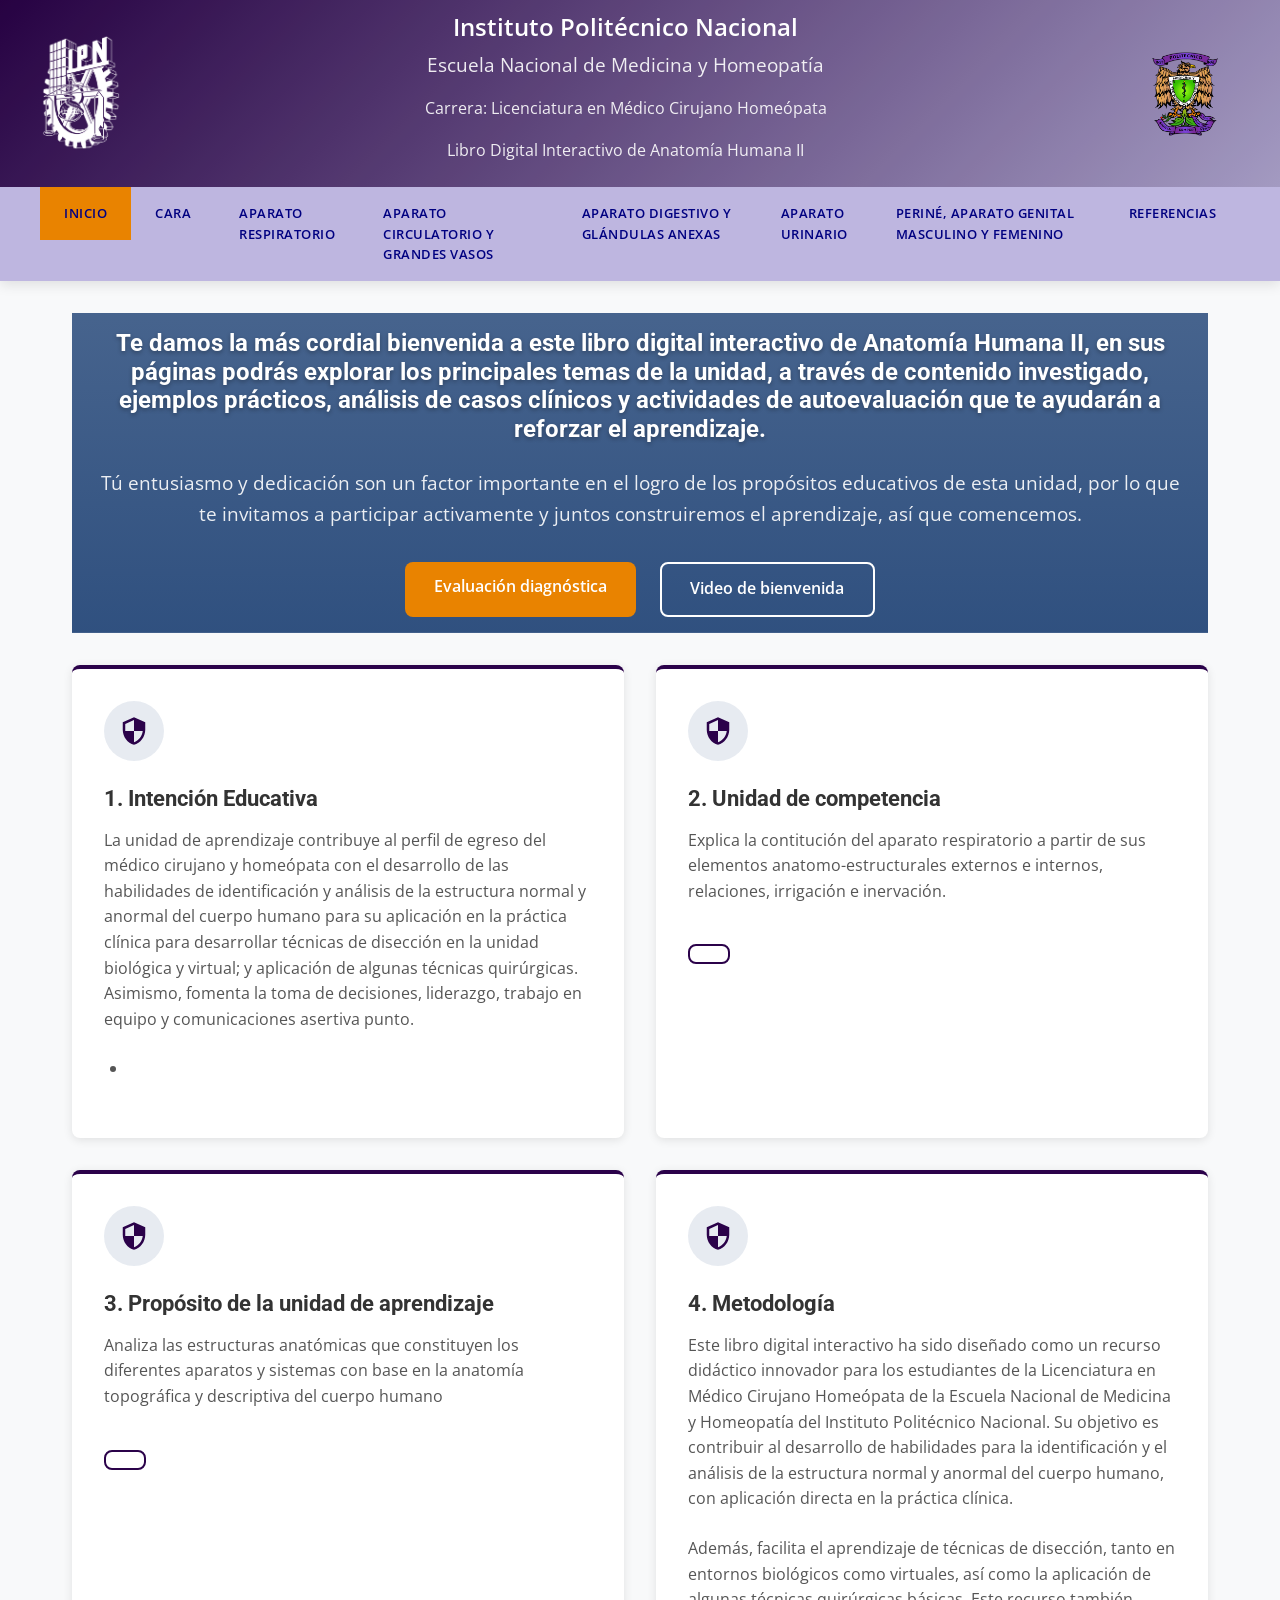
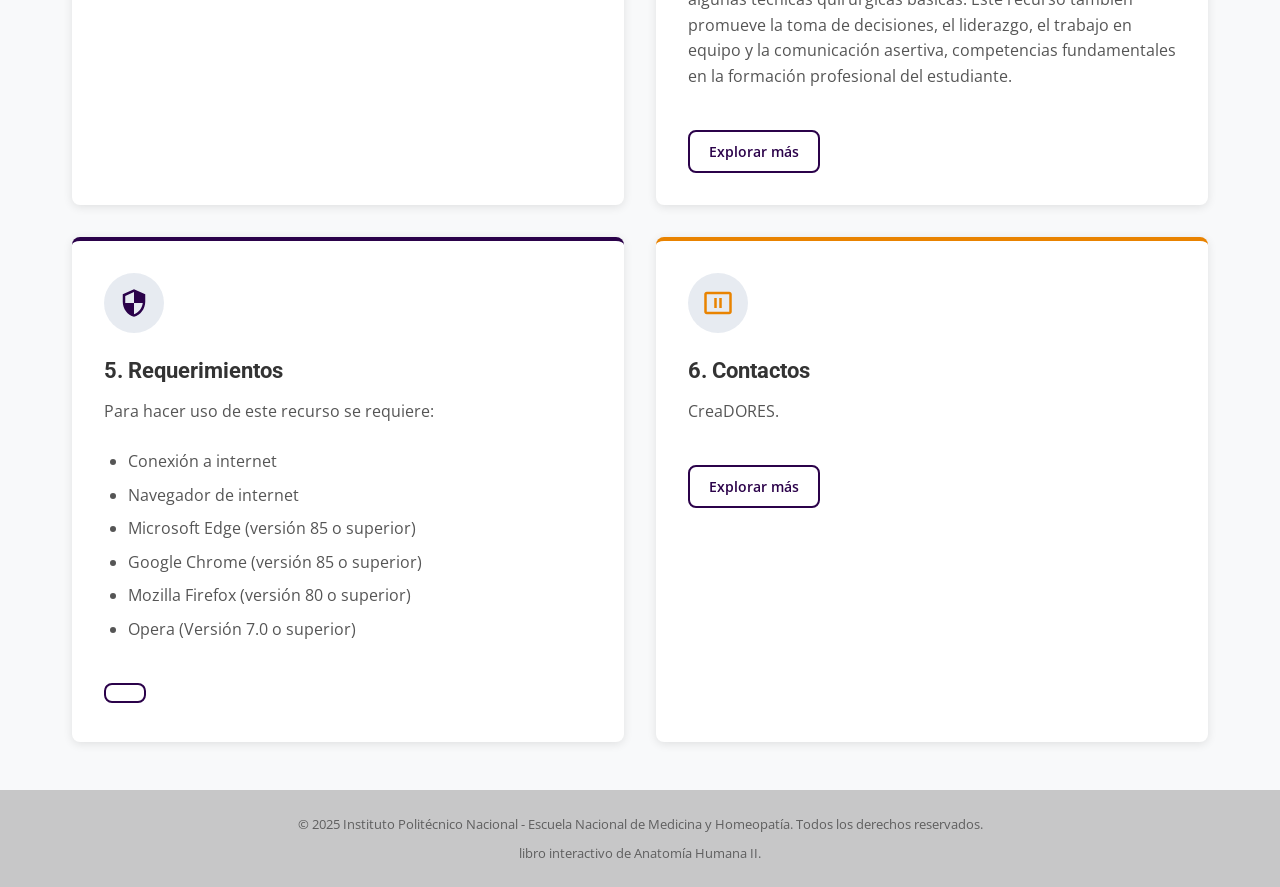
==== ENMH_IPN-main/index.html @ 275eb603 "Lo hizo sara Pequeña actailizacion" ====
<!DOCTYPE html>
<html lang="es">
<head>
    <meta charset="UTF-8">
    <meta name="viewport" content="width=device-width, initial-scale=1.0">
    <meta name="description" content="Libro digital interactivo Anatomia Humana II">
    <title>Anatomía Humana II_ENMH</title>
    <link rel="stylesheet" href="estilos.css">
    <link rel="preconnect" href="https://fonts.googleapis.com">
    <link rel="preconnect" href="https://fonts.gstatic.com" crossorigin>
    <link href="https://fonts.googleapis.com/css2?family=Roboto:wght@300;400;500;700&family=Open+Sans:wght@400;600;700&display=swap" rel="stylesheet">
</head>
<body>
    <!-- Header mejorado -->
    <header class="main-header">
        <div class="header-top">
            <div class="institutional-logos">
                <img src="media/logo_ipn.png" alt="Instituto Politécnico Nacional" class="logo-ipn">
                <div class="school-info">
                    <p class="institution-name">Instituto Politécnico Nacional</p>
                    <p class="school-name">Escuela Nacional de Medicina y Homeopatía</p>
<p class="school-carrera">Carrera: Licenciatura en Médico Cirujano Homeópata</p>
<p class="school-unidad">Libro Digital Interactivo de Anatomía Humana II</p>
                </div>
                <img src="media/logo_ENMH.png" alt="ENMyH IPN" class="logo_ENMH">
            </div>
        </div>
        

        
        <nav class="main-nav">
            <ul>
                <li><a href="index.html" class="active">Inicio</a></li>
                <li><a href="Cara.html">Cara</a></li>
                <li><a href="Apara_respira.html">Aparato respiratorio</a></li>
                <li><a href="Apara_circu.html">Aparato circulatorio y grandes vasos</a></li>
                <li><a href="Apara_diges.html">Aparato digestivo y glándulas anexas</a></li>
                <li><a href="Apara_unit.html">Aparato urinario</a></li>
                <li><a href="Peri_ne.html">Periné, aparato genital masculino y femenino</a></li>
                <li><a href="referencias.html">Referencias</a></li>
            </ul>
        </nav>
    </header>

    <!-- Contenido principal mejorado -->
    <main class="contenido-principal">
        <section class="banner">
            <div class="banner-content">
                <h2>Te damos la más cordial bienvenida a este libro digital interactivo de Anatomía Humana II, en sus páginas podrás explorar los principales temas de la unidad, a través de contenido investigado, ejemplos prácticos, análisis de casos clínicos y actividades de autoevaluación que te ayudarán a reforzar el aprendizaje.</h2>
                <p>Tú entusiasmo y dedicación son un factor importante en el logro de los propósitos educativos de esta unidad, por lo que te invitamos a participar activamente y juntos construiremos el aprendizaje, así que comencemos. </p>
                <div class="cta-buttons">
                    <a href="seguridad.html" class="btn btn-primary">Evaluación diagnóstica</a>
                    <a href="virtualizacion.html" class="btn btn-secondary">Video de bienvenida</a>
                </div>
            </div>
        </section>

        <section class="introduccion">

            
            <div class="temas-principales">
              <article class="tema-card seguridad">
                    <div class="tema-icon">
                        <svg xmlns="http://www.w3.org/2000/svg" viewBox="0 0 24 24" fill="currentColor">
                            <path d="M12 1L3 5v6c0 5.55 3.84 10.74 9 12 5.16-1.26 9-6.45 9-12V5l-9-4zm0 10.99h7c-.53 4.12-3.28 7.79-7 8.94V12H5V6.3l7-3.11V11.99z"/>
                        </svg>
                    </div>
                    <h3><a href="Cara.html">1. Intención Educativa</a></h3>
                    <p>La unidad de aprendizaje contribuye al perfil de egreso del médico cirujano y homeópata con el desarrollo de las habilidades de identificación y análisis de la estructura normal y anormal del cuerpo humano para su aplicación en la práctica clínica para desarrollar técnicas de disección en la unidad biológica y virtual; y aplicación de algunas técnicas quirúrgicas. Asimismo, fomenta la toma de decisiones, liderazgo, trabajo en equipo y comunicaciones   asertiva punto.</p>
                    <ul class="topic-highlights">
                        <li></li>

                    </ul>
                </article>
              <article class="tema-card seguridad">
                    <div class="tema-icon">
                        <svg xmlns="http://www.w3.org/2000/svg" viewBox="0 0 24 24" fill="currentColor">
                            <path d="M12 1L3 5v6c0 5.55 3.84 10.74 9 12 5.16-1.26 9-6.45 9-12V5l-9-4zm0 10.99h7c-.53 4.12-3.28 7.79-7 8.94V12H5V6.3l7-3.11V11.99z"/>
                        </svg>
                    </div>
                    <h3><a href="seguridad.html">2. Unidad de competencia</a></h3>
                    <p>Explica la contitución del aparato respiratorio a partir de sus elementos anatomo-estructurales externos e internos, relaciones, irrigación e inervación.</p>
                    <ul class="topic-highlights">
                        
                    </ul>
                   <a href="seguridad.html" class="btn btn-outline"></a>                </article>                
              <article class="tema-card seguridad">
                    <div class="tema-icon">
                        <svg xmlns="http://www.w3.org/2000/svg" viewBox="0 0 24 24" fill="currentColor">
                            <path d="M12 1L3 5v6c0 5.55 3.84 10.74 9 12 5.16-1.26 9-6.45 9-12V5l-9-4zm0 10.99h7c-.53 4.12-3.28 7.79-7 8.94V12H5V6.3l7-3.11V11.99z"/>
                        </svg>
                    </div>
                    <h3><a href="seguridad.html">3. Propósito de la unidad de aprendizaje</a></h3>
                    <p>Analiza las estructuras anatómicas que constituyen los diferentes aparatos y sistemas con base en la anatomía topográfica y descriptiva del cuerpo humano</p>
                    <ul class="topic-highlights">
                      
                    </ul>
                   <a href="seguridad.html" class="btn btn-outline"></a>                </article>    
               <article class="tema-card seguridad">
                    <div class="tema-icon">
                        <svg xmlns="http://www.w3.org/2000/svg" viewBox="0 0 24 24" fill="currentColor">
                            <path d="M12 1L3 5v6c0 5.55 3.84 10.74 9 12 5.16-1.26 9-6.45 9-12V5l-9-4zm0 10.99h7c-.53 4.12-3.28 7.79-7 8.94V12H5V6.3l7-3.11V11.99z"/>
                        </svg>
                    </div>
                    <h3><a href="seguridad.html">4. Metodología</a></h3>
                    <p>Este libro digital interactivo ha sido diseñado como un recurso didáctico innovador para los estudiantes de la Licenciatura en Médico Cirujano Homeópata de la Escuela Nacional de Medicina y Homeopatía del Instituto Politécnico Nacional. Su objetivo es contribuir al desarrollo de habilidades para la identificación y el análisis de la estructura normal y anormal del cuerpo humano, con aplicación directa en la práctica clínica.</p>

<p>Además, facilita el aprendizaje de técnicas de disección, tanto en entornos biológicos como virtuales, así como la aplicación de algunas técnicas quirúrgicas básicas. Este recurso también promueve la toma de decisiones, el liderazgo, el trabajo en equipo y la comunicación asertiva, competencias fundamentales en la formación profesional del estudiante.</p>

                    <ul class="topic-highlights">

                    </ul>
                    <a href="metodologia.html" class="btn btn-outline">Explorar más</a>
                </article>    
              <article class="tema-card seguridad">
                    <div class="tema-icon">
                        <svg xmlns="http://www.w3.org/2000/svg" viewBox="0 0 24 24" fill="currentColor">
                            <path d="M12 1L3 5v6c0 5.55 3.84 10.74 9 12 5.16-1.26 9-6.45 9-12V5l-9-4zm0 10.99h7c-.53 4.12-3.28 7.79-7 8.94V12H5V6.3l7-3.11V11.99z"/>
                        </svg>
                    </div>
                    <h3><a href="seguridad.html">5. Requerimientos</a></h3>
                    <p>Para hacer uso de este recurso se requiere:</p>
                    <ul class="topic-highlights">
                        <li>Conexión a internet</li>
                        <li>Navegador de internet</li>
                        <li>Microsoft Edge (versión 85 o superior)</li>
                        <li>Google Chrome (versión 85 o superior)</li>
                        <li>Mozilla Firefox (versión 80 o superior)</li>                                        <li>Opera (Versión 7.0 o superior)</li>

                    </ul>
                   <a href="seguridad.html" class="btn btn-outline"></a>                </article>    								
                <article class="tema-card virtualizacion">
                    <div class="tema-icon">
                        <svg xmlns="http://www.w3.org/2000/svg" viewBox="0 0 24 24" fill="currentColor">
                            <path d="M21 3H3c-1.1 0-2 .9-2 2v14c0 1.1.9 2 2 2h18c1.1 0 2-.9 2-2V5c0-1.1-.9-2-2-2zm0 16H3V5h18v14z"/>
                            <path d="M9 8h2v8H9zm4 0h2v8h-2z"/>
                        </svg>
                    </div>
                    <h3><a href="virtualizacion.html">6. Contactos</a></h3>
                    <p>CreaDORES.</p>
                    <ul class="topic-highlights">


                    </ul>
                    <a href="virtualizacion.html" class="btn btn-outline">Explorar más</a>
                </article>
				
            </div>
        </section>

        

    </main>

    <!-- Footer mejorado -->
     
        <div class="footer-bottom">
            <p>&copy; 2025 Instituto Politécnico Nacional - Escuela Nacional de Medicina y Homeopatía. Todos los derechos reservados.</p>
            <p>libro interactivo de Anatomía Humana II.</p>
        </div>
    </footer>
</body>
</html>
---- ENMH_IPN-main/estilos.css ----
/* Estilos generales mejorados */
:root {
    --color-primario: #2b024a; /* ENMyH IPN */
    --color-primario-dark: #beb6e0;
    --color-primario-light: #2a56a0;
    --color-secundario: #e98300; /* Naranja ESCOM */
    --color-secundario-dark: #d17300;
    --color-secundario-light: #ff9a1f;
    --color-texto: #333;
    --color-texto-light: #555;
    --color-fondo: #f8f9fa;
    --color-blanco: #fff;
    --color-blanco1: #000080 ;
    --color-gris: #e0e0e0;
    --color-gris-light: #f1f1f1;
    --color-gris-dark: #757575;
    --color-success: #28a745;
    --color-info: #17a2b8;
    --color-warning: #ffc107;
    --color-danger: #dc3545;
    --sombra: 0 2px 10px rgba(0,0,0,0.1);
    --sombra-hover: 0 5px 15px rgba(0,0,0,0.2);
    --radio-borde: 8px;
    --transicion: all 0.3s ease;
}

* {
    margin: 0;
    padding: 0;
    box-sizing: border-box;
}

body {
    font-family: 'Open Sans', sans-serif;
    line-height: 1.6;
    color: var(--color-texto);
    background-color: var(--color-fondo);
    overflow-x: hidden;
}

h1, h2, h3, h4, h5, h6 {
    font-family: 'Roboto', sans-serif;
    font-weight: 700;
    margin-bottom: 1rem;
    line-height: 1.2;
}

p {
    margin-bottom: 1rem;
}

a {
    text-decoration: none;
    color: var(--color-primario);
    transition: var(--transicion);
}

a:hover {
    color: var(--color-primario-dark);
}

/* Header mejorado */
.main-header {
    background: linear-gradient(135deg, var(--color-primario) 0%, var(--color-primario-dark) 100%);
    color: var(--color-blanco);
    box-shadow: 0 4px 12px rgba(0,0,0,0.1);
    position: sticky;
    top: 0;
    z-index: 1000;
}

.header-top {
    background-color: rgba(0,0,0,0.1);
    padding: 0.5rem 2rem;
}

.institutional-logos {
    display: flex;
    justify-content: space-between;
    align-items: center;
    max-width: 1200px;
    margin: 0 auto;
}

.logo-ipn {
    height: 120px;
    width: auto;
}

.logo_ENMH {
    height: 110px;
    width: auto;
}

.school-info {
    text-align: center;
    flex-grow: 1;
    padding: 0 2rem;
}

.institution-name {
    font-size: 1.5rem;
    font-weight: 600;
    margin-bottom: 0.2rem;
}

.school-name {
    font-size: 1.2rem;
    opacity: 0.9;
}


.school-carrera {
    font-size: 1.0rem;
    opacity: 0.9;
}

.school-unidad {
    font-size: 1.0rem;
    opacity: 0.9;
}
.header-main {
    padding: 2rem;
}

.header-content {
    max-width: 1200px;
    margin: 0 auto;
    text-align: center;
}

.header-content h1 {
    font-size: 2.5rem;
    margin-bottom: 0.5rem;
    text-shadow: 0 2px 4px rgba(0,0,0,0.2);
}

.subtitle {
    font-size: 1.2rem;
    opacity: 0.9;
    margin-bottom: 0;
}

/* Navegación mejorada */
.main-nav {
    background-color: var(--color-primario-dark);
    padding: 0 2rem;
}

.main-nav ul {
    display: flex;
    justify-content: center;
    list-style: none;
    max-width: 1200px;
    margin: 0 auto;
}

.main-nav ul li {
    margin: 0;
}

.main-nav ul li a {
    color: var(--color-blanco1);
    padding: 1rem 1.5rem;
    display: block;
    font-weight: 600;
    font-size: 0.8rem;
    text-transform: uppercase;
    letter-spacing: 0.5px;
    position: relative;
}

.main-nav ul li a:hover {
    background-color: rgba(255,255,255,0.1);
}

.main-nav ul li a.active {
    background-color: var(--color-secundario);
    font-weight: 600;
}

.main-nav ul li a.active:hover {
    background-color: var(--color-secundario-dark);
}

.main-nav ul li a::after {
    content: '';
    position: absolute;
    bottom: 0;
    left: 50%;
    transform: translateX(-50%);
    width: 0;
    height: 3px;
    background-color: var(--color-secundario);
    transition: var(--transicion);
}

.main-nav ul li a:hover::after {
    width: 70%;
}

.main-nav ul li a.active::after {
    display: none;
}

/* Banner */
.banner {
    background: linear-gradient(rgba(26, 62, 114, 0.8), rgba(26, 62, 114, 0.9)), url('media/banner-bg.jpg');
    background-size: cover;
    background-position: center;
    color: var(--color-blanco);
    padding: 1rem 1rem;
    text-align: center;
    margin-bottom: 2rem;
}

.banner-content {
    max-width: 1100px;
    margin: 0 auto;
}

.banner h2 {
    font-size: 1.5rem;
    margin-bottom: 1.5rem;
    text-shadow: 0 2px 4px rgba(0,0,0,0.3);
}

.banner p {
    font-size: 1.2rem;
    margin-bottom: 2rem;
    opacity: 0.9;
}

.cta-buttons {
    display: flex;
    justify-content: center;
    gap: 1.5rem;
    margin-top: 2rem;
}

/* Botones */
.btn {
    display: inline-block;
    padding: 0.8rem 1.8rem;
    border-radius: var(--radio-borde);
    font-weight: 600;
    text-align: center;
    transition: var(--transicion);
    border: none;
    cursor: pointer;
    font-size: 1rem;
}

.btn-primary {
    background-color: var(--color-secundario);
    color: var(--color-blanco);
}

.btn-primary:hover {
    background-color: var(--color-secundario-dark);
    transform: translateY(-2px);
    box-shadow: var(--sombra-hover);
}

.btn-secondary {
    background-color: transparent;
    color: var(--color-blanco);
    border: 2px solid var(--color-blanco);
}

.btn-secondary:hover {
    background-color: rgba(255,255,255,0.1);
    transform: translateY(-2px);
    box-shadow: var(--sombra-hover);
}

.btn-outline {
    background-color: transparent;
    color: var(--color-primario);
    border: 2px solid var(--color-primario);
    padding: 0.5rem 1.2rem;
    font-size: 0.9rem;
    margin-top: 1rem;
}

.btn-outline:hover {
    background-color: var(--color-primario);
    color: var(--color-blanco);
    transform: translateY(-2px);
    box-shadow: var(--sombra-hover);
}

/* Contenido principal */
.contenido-principal {
    max-width: 1200px;
    margin: 2rem auto;
    padding: 0 2rem;
}

.introduccion {
    margin-bottom: 3rem;
}

.overview {
    background-color: var(--color-blanco);
    padding: 2rem;
    border-radius: var(--radio-borde);
    box-shadow: var(--sombra);
    margin-bottom: 2rem;
}

.overview h2 {
    color: var(--color-primario);
    text-align: center;
    font-size: 1.8rem;
}

.abstract {
    font-size: 1.1rem;
    line-height: 1.8;
    color: var(--color-texto-light);
    text-align: center;
    max-width: 800px;
    margin: 0 auto 2rem;
}

.research-stats {
    display: flex;
    justify-content: center;
    gap: 3rem;
    margin-top: 2rem;
}

.stat-item {
    text-align: center;
}

.stat-number {
    display: block;
    font-size: 2.5rem;
    font-weight: 700;
    color: var(--color-primario);
    line-height: 1;
}

.stat-label {
    font-size: 0.9rem;
    color: var(--color-gris-dark);
    text-transform: uppercase;
    letter-spacing: 1px;
}

/* Temas principales */
.temas-principales {
    display: grid;
    grid-template-columns: 1fr 1fr;
    gap: 2rem;
    margin-top: 2rem;
}

.tema-card {
    background-color: var(--color-blanco);
    padding: 2rem;
    border-radius: var(--radio-borde);
    box-shadow: var(--sombra);
    transition: var(--transicion);
    position: relative;
    overflow: hidden;
    height: 100%;
}

.tema-card:hover {
    transform: translateY(-10px);
    box-shadow: var(--sombra-hover);
}

.tema-card.seguridad {
    border-top: 4px solid var(--color-primario);
}

.tema-card.virtualizacion {
    border-top: 4px solid var(--color-secundario);
}

.tema-icon {
    width: 60px;
    height: 60px;
    background-color: rgba(26, 62, 114, 0.1);
    border-radius: 50%;
    display: flex;
    align-items: center;
    justify-content: center;
    margin-bottom: 1.5rem;
}

.tema-icon svg {
    width: 30px;
    height: 30px;
    color: var(--color-primario);
}

.virtualizacion .tema-icon svg {
    color: var(--color-secundario);
}

.tema-card h3 {
    font-size: 1.4rem;
    margin-bottom: 1rem;
}

.tema-card h3 a {
    color: inherit;
}

.tema-card p {
    color: var(--color-texto-light);
    margin-bottom: 1.5rem;
}

.topic-highlights {
    margin-bottom: 1.5rem;
    padding-left: 1.5rem;
}

.topic-highlights li {
    margin-bottom: 0.5rem;
    color: var(--color-texto-light);
}

/* Sección de equipo */
.team-section {
    margin: 4rem 0;
}

.section-title {
    text-align: center;
    font-size: 1.8rem;
    color: var(--color-primario);
    position: relative;
    padding-bottom: 1rem;
    margin-bottom: 1.5rem;
}

.section-title::after {
    content: '';
    position: absolute;
    bottom: 0;
    left: 50%;
    transform: translateX(-50%);
    width: 100px;
    height: 3px;
    background-color: var(--color-secundario);
}

.section-subtitle {
    text-align: center;
    color: var(--color-gris-dark);
    margin-bottom: 2rem;
    font-size: 1.1rem;
}

.team-members {
    display: grid;
    grid-template-columns: repeat(auto-fit, minmax(300px, 1fr));
    gap: 2rem;
    margin-top: 2rem;
}

.member-card {
    background-color: var(--color-blanco);
    padding: 2rem;
    border-radius: var(--radio-borde);
    box-shadow: var(--sombra);
    text-align: center;
    transition: var(--transicion);
}

.member-card:hover {
    transform: translateY(-5px);
    box-shadow: var(--sombra-hover);
}

.member-avatar {
    width: 100px;
    height: 100px;
    border-radius: 50%;
    background-color: var(--color-gris-light);
    margin: 0 auto 1.5rem;
    display: flex;
    align-items: center;
    justify-content: center;
    overflow: hidden;
}

.member-avatar svg {
    width: 60px;
    height: 60px;
    color: var(--color-gris-dark);
}

.member-card h3 {
    font-size: 1.2rem;
    margin-bottom: 0.5rem;
}

.member-card p {
    color: var(--color-gris-dark);
    font-size: 0.9rem;
}

/* Sección de referencias */
.references-section {
    margin: 4rem 0;
}

.references-grid {
    display: grid;
    grid-template-columns: repeat(auto-fit, minmax(250px, 1fr));
    gap: 1.5rem;
    margin-top: 2rem;
}

.reference-card {
    background-color: var(--color-blanco);
    padding: 1.5rem;
    border-radius: var(--radio-borde);
    box-shadow: var(--sombra);
    transition: var(--transicion);
    border-left: 4px solid var(--color-primario);
}

.reference-card:hover {
    transform: translateY(-5px);
    box-shadow: var(--sombra-hover);
}

.reference-card h3 {
    font-size: 1.1rem;
    color: var(--color-primario);
    margin-bottom: 0.5rem;
}

.reference-card p {
    font-size: 0.9rem;
    color: var(--color-texto-light);
    margin-bottom: 1rem;
}

.ref-link {
    display: inline-block;
    font-size: 0.85rem;
    color: var(--color-secundario);
    font-weight: 600;
    transition: var(--transicion);
}

.ref-link:hover {
    color: var(--color-secundario-dark);
    text-decoration: underline;
}

/* Footer mejorado */
.main-footer {
    background: linear-gradient(135deg, var(--color-primario-dark) 0%, var(--color-primario) 100%);
    color: var(--color-blanco);
    padding: 3rem 0 0;
    margin-top: 4rem;
}
.main-footer1 {
    background: linear-gradient(135deg, var(--color-primario-dark) 0%, var(--color-primario) 100%);
    color: var(--color-blanco);
    padding: 2rem 0 0;
    margin-top: 1rem;
}

.footer-content {
    max-width: 1200px;
    margin: 0 auto;
    padding: 0 2rem;
    display: grid;
    grid-template-columns: repeat(auto-fit, minmax(300px, 1fr));
    gap: 3rem;
}

.footer-section {
    margin-bottom: 2rem;
}

.footer-logo {
    display: flex;
    align-items: center;
    gap: 1rem;
    margin-bottom: 1.5rem;
}

.footer-logo-img {
    height: 50px;
    width: auto;
}

.footer-description {
    font-size: 0.9rem;
    opacity: 0.8;
    margin-bottom: 1.5rem;
    line-height: 1.6;
}

.contact {
    display: flex;
    flex-direction: column;
    gap: 1rem;
}

.contact-item {
    display: flex;
    align-items: center;
    gap: 0.5rem;
    font-size: 0.9rem;
    opacity: 0.9;
}

.contact-item svg {
    width: 16px;
    height: 16px;
    flex-shrink: 0;
}

.footer-title {
    font-size: 1.2rem;
    margin-bottom: 1.5rem;
    position: relative;
    padding-bottom: 0.5rem;
}

.footer-title::after {
    content: '';
    position: absolute;
    bottom: 0;
    left: 0;
    width: 50px;
    height: 2px;
    background-color: var(--color-secundario);
}

.footer-section.links ul {
    list-style: none;
}

.footer-section.links ul li {
    margin-bottom: 0.8rem;
}

.footer-section.links ul li a {
    color: var(--color-blanco);
    opacity: 0.8;
    transition: var(--transicion);
    font-size: 0.9rem;
}

.footer-section.links ul li a:hover {
    opacity: 1;
    padding-left: 5px;
}

.social-links {
    display: flex;
    gap: 1rem;
}

.social-icon {
    width: 40px;
    height: 40px;
    border-radius: 50%;
    background-color: rgba(255,255,255,0.1);
    display: flex;
    align-items: center;
    justify-content: center;
    transition: var(--transicion);
}

.social-icon:hover {
    background-color: var(--color-secundario);
    transform: translateY(-3px);
}

.social-icon svg {
    width: 20px;
    height: 20px;
}

.footer-bottom {
    background-color: rgba(0,0,0,0.2);
    padding: 1.5rem;
    text-align: center;
    margin-top: 2rem;
}

.footer-bottom p {
    font-size: 0.8rem;
    opacity: 0.7;
    margin-bottom: 0.5rem;
}

.footer-bottom p:last-child {
    margin-bottom: 0;
}

/* Responsive */
@media (max-width: 992px) {
    .header-content h1 {
        font-size: 2rem;
    }
    
    .banner h2 {
        font-size: 1.8rem;
    }
    
    .temas-principales {
        grid-template-columns: 1fr;
    }
}

@media (max-width: 768px) {
    .institutional-logos {
        flex-direction: column;
        gap: 1rem;
    }
    
    .logo-ipn, .logo-escom {
        height: 40px;
    }
    
    .header-content h1 {
        font-size: 1.8rem;
    }
    
    .header-main {
        padding: 1.5rem;
    }
    
    .main-nav ul {
        flex-wrap: wrap;
    }
    
    .main-nav ul li {
        flex: 1 0 auto;
    }
    
    .main-nav ul li a {
        padding: 0.8rem;
        font-size: 0.85rem;
        text-align: center;
    }
    
    .banner h2 {
        font-size: 1.5rem;
    }
    
    .banner p {
        font-size: 1rem;
    }
    
    .cta-buttons {
        flex-direction: column;
        gap: 1rem;
    }
    
    .btn {
        width: 100%;
    }
    
    .research-stats {
        flex-direction: column;
        gap: 1.5rem;
    }
    
    .footer-content {
        grid-template-columns: 1fr;
        gap: 2rem;
    }
}

@media (max-width: 480px) {
    .header-content h1 {
        font-size: 1.5rem;
    }
    
    .subtitle {
        font-size: 1rem;
    }
    
    .banner {
        padding: 2rem 1rem;
    }
    
    .team-members {
        grid-template-columns: 1fr;
    }
    
    .footer-logo {
        flex-direction: column;
        align-items: flex-start;
    }

    
}

/* Estilos específicos para seguridad.html */

/* Breadcrumbs */
.breadcrumbs {
    background-color: var(--color-gris-light);
    padding: 0.8rem 0;
    font-size: 0.9rem;
}

.breadcrumbs .container {
    max-width: 1200px;
    margin: 0 auto;
    padding: 0 2rem;
}

.breadcrumbs a {
    color: var(--color-primario);
}

.breadcrumbs span {
    color: var(--color-gris-dark);
}

/* Contenido de seguridad */
.seguridad-content {
    padding-bottom: 2rem;
}

/* Secciones temáticas */
.section-header {
    display: flex;
    align-items: center;
    gap: 1rem;
    margin-bottom: 2rem;
    padding-bottom: 1rem;
    border-bottom: 2px solid var(--color-gris);
}

.section-icon {
    width: 50px;
    height: 50px;
    background-color: rgba(26, 62, 114, 0.1);
    border-radius: 50%;
    display: flex;
    align-items: center;
    justify-content: center;
}

.section-icon svg {
    width: 25px;
    height: 25px;
    color: var(--color-primario);
}

.lead {
    font-size: 1.1rem;
    line-height: 1.8;
    color: var(--color-texto-light);
    margin-bottom: 2rem;
}

/* Pilares de seguridad */
.security-pillars {
    display: grid;
    grid-template-columns: repeat(auto-fit, minmax(300px, 1fr));
    gap: 2rem;
    margin-bottom: 3rem;
}

.pillar {
    background-color: var(--color-blanco);
    padding: 1.5rem;
    border-radius: var(--radio-borde);
    box-shadow: var(--sombra);
    transition: var(--transicion);
}

.pillar:hover {
    transform: translateY(-5px);
    box-shadow: var(--sombra-hover);
}

.pillar-icon {
    width: 50px;
    height: 50px;
    background-color: rgba(26, 62, 114, 0.1);
    border-radius: 50%;
    display: flex;
    align-items: center;
    justify-content: center;
    margin-bottom: 1rem;
}

.pillar-icon svg {
    width: 25px;
    height: 25px;
    color: var(--color-primario);
}

.pillar h3 {
    color: var(--color-primario);
    margin-bottom: 1rem;
}

/* Tipos de seguridad */
.security-types {
    display: grid;
    grid-template-columns: 1fr;
    gap: 3rem;
}

.security-type {
    background-color: var(--color-blanco);
    padding: 2rem;
    border-radius: var(--radio-borde);
    box-shadow: var(--sombra);
}

.security-type h3 {
    color: var(--color-primario);
    margin-bottom: 1.5rem;
    padding-bottom: 0.5rem;
    border-bottom: 2px solid var(--color-gris);
}

.security-features {
    display: grid;
    grid-template-columns: repeat(auto-fit, minmax(300px, 1fr));
    gap: 1.5rem;
    margin-bottom: 2rem;
}

.feature {
    padding: 1rem;
    border-left: 3px solid var(--color-primario);
}

.feature h4 {
    color: var(--color-secundario);
    margin-bottom: 0.5rem;
}

.security-image {
    margin: 2rem 0;
    text-align: center;
}

.security-image img {
    max-width: 100%;
    border-radius: var(--radio-borde);
    box-shadow: var(--sombra);
}

.security-image figcaption {
    font-style: italic;
    color: var(--color-gris-dark);
    margin-top: 0.5rem;
    font-size: 0.9rem;
}

/* Control de acceso */
.access-control-content {
    background-color: var(--color-blanco);
    padding: 2rem;
    border-radius: var(--radio-borde);
    box-shadow: var(--sombra);
}

.access-components {
    display: grid;
    grid-template-columns: repeat(auto-fit, minmax(250px, 1fr));
    gap: 1.5rem;
    margin-bottom: 2rem;
}

.component {
    padding: 1.5rem;
    background-color: var(--color-gris-light);
    border-radius: var(--radio-borde);
}

.component h3 {
    color: var(--color-secundario);
    margin-bottom: 0.5rem;
}

.access-types {
    margin: 3rem 0;
}

.access-type-cards {
    display: grid;
    grid-template-columns: repeat(auto-fit, minmax(200px, 1fr));
    gap: 1rem;
    margin-top: 1.5rem;
}

.type-card {
    background-color: var(--color-blanco);
    border: 1px solid var(--color-gris);
    padding: 1rem;
    border-radius: var(--radio-borde);
    transition: var(--transicion);
}

.type-card:hover {
    border-color: var(--color-primario);
    box-shadow: var(--sombra);
}

.type-card h4 {
    color: var(--color-primario);
    margin-bottom: 0.5rem;
}

.type-card p {
    font-size: 0.9rem;
    color: var(--color-texto-light);
}

.access-image {
    margin: 2rem 0;
    text-align: center;
}

.access-image img {
    max-width: 100%;
    border-radius: var(--radio-borde);
    box-shadow: var(--sombra);
}

.access-image figcaption {
    font-style: italic;
    color: var(--color-gris-dark);
    margin-top: 0.5rem;
    font-size: 0.9rem;
}

/* Matrices de acceso */
.matrix-content {
    background-color: var(--color-blanco);
    padding: 2rem;
    border-radius: var(--radio-borde);
    box-shadow: var(--sombra);
}

.matrix-info {
    display: grid;
    grid-template-columns: 1fr 1fr;
    gap: 2rem;
    margin-bottom: 2rem;
}

.matrix-info article {
    padding: 1rem;
}

.matrix-info article h3 {
    color: var(--color-secundario);
    margin-bottom: 1rem;
}

.matrix-image {
    margin: 2rem 0;
    text-align: center;
}

.matrix-image img {
    max-width: 100%;
    border-radius: var(--radio-borde);
    box-shadow: var(--sombra);
}

.matrix-image figcaption {
    font-style: italic;
    color: var(--color-gris-dark);
    margin-top: 0.5rem;
    font-size: 0.9rem;
}

/* Modelos formales */
.models-content {
    background-color: var(--color-blanco);
    padding: 2rem;
    border-radius: var(--radio-borde);
    box-shadow: var(--sombra);
}

.model-cards {
    display: grid;
    grid-template-columns: repeat(auto-fit, minmax(300px, 1fr));
    gap: 1.5rem;
    margin-top: 2rem;
}

.model-card {
    background-color: var(--color-gris-light);
    padding: 1.5rem;
    border-radius: var(--radio-borde);
    transition: var(--transicion);
    border-left: 4px solid var(--color-primario);
}

.model-card:hover {
    transform: translateY(-5px);
    box-shadow: var(--sombra-hover);
}

.model-card h3 {
    color: var(--color-primario);
    margin-bottom: 0.5rem;
}

.model-subtitle {
    font-style: italic;
    color: var(--color-secundario);
    margin-bottom: 1rem;
    font-size: 0.9rem;
}

.model-card ul {
    margin-left: 1rem;
}

.model-card li {
    margin-bottom: 0.5rem;
    font-size: 0.9rem;
}

/* Responsive */
@media (max-width: 992px) {
    .matrix-info {
        grid-template-columns: 1fr;
    }
}

@media (max-width: 768px) {
    .section-header {
        flex-direction: column;
        align-items: flex-start;
    }
    
    .security-features {
        grid-template-columns: 1fr;
    }
}

@media (max-width: 480px) {
    .security-pillars {
        grid-template-columns: 1fr;
    }
    
    .access-components {
        grid-template-columns: 1fr;
    }
    
    .access-type-cards {
        grid-template-columns: 1fr;
    }
    
    .model-cards {
        grid-template-columns: 1fr;
    }
}
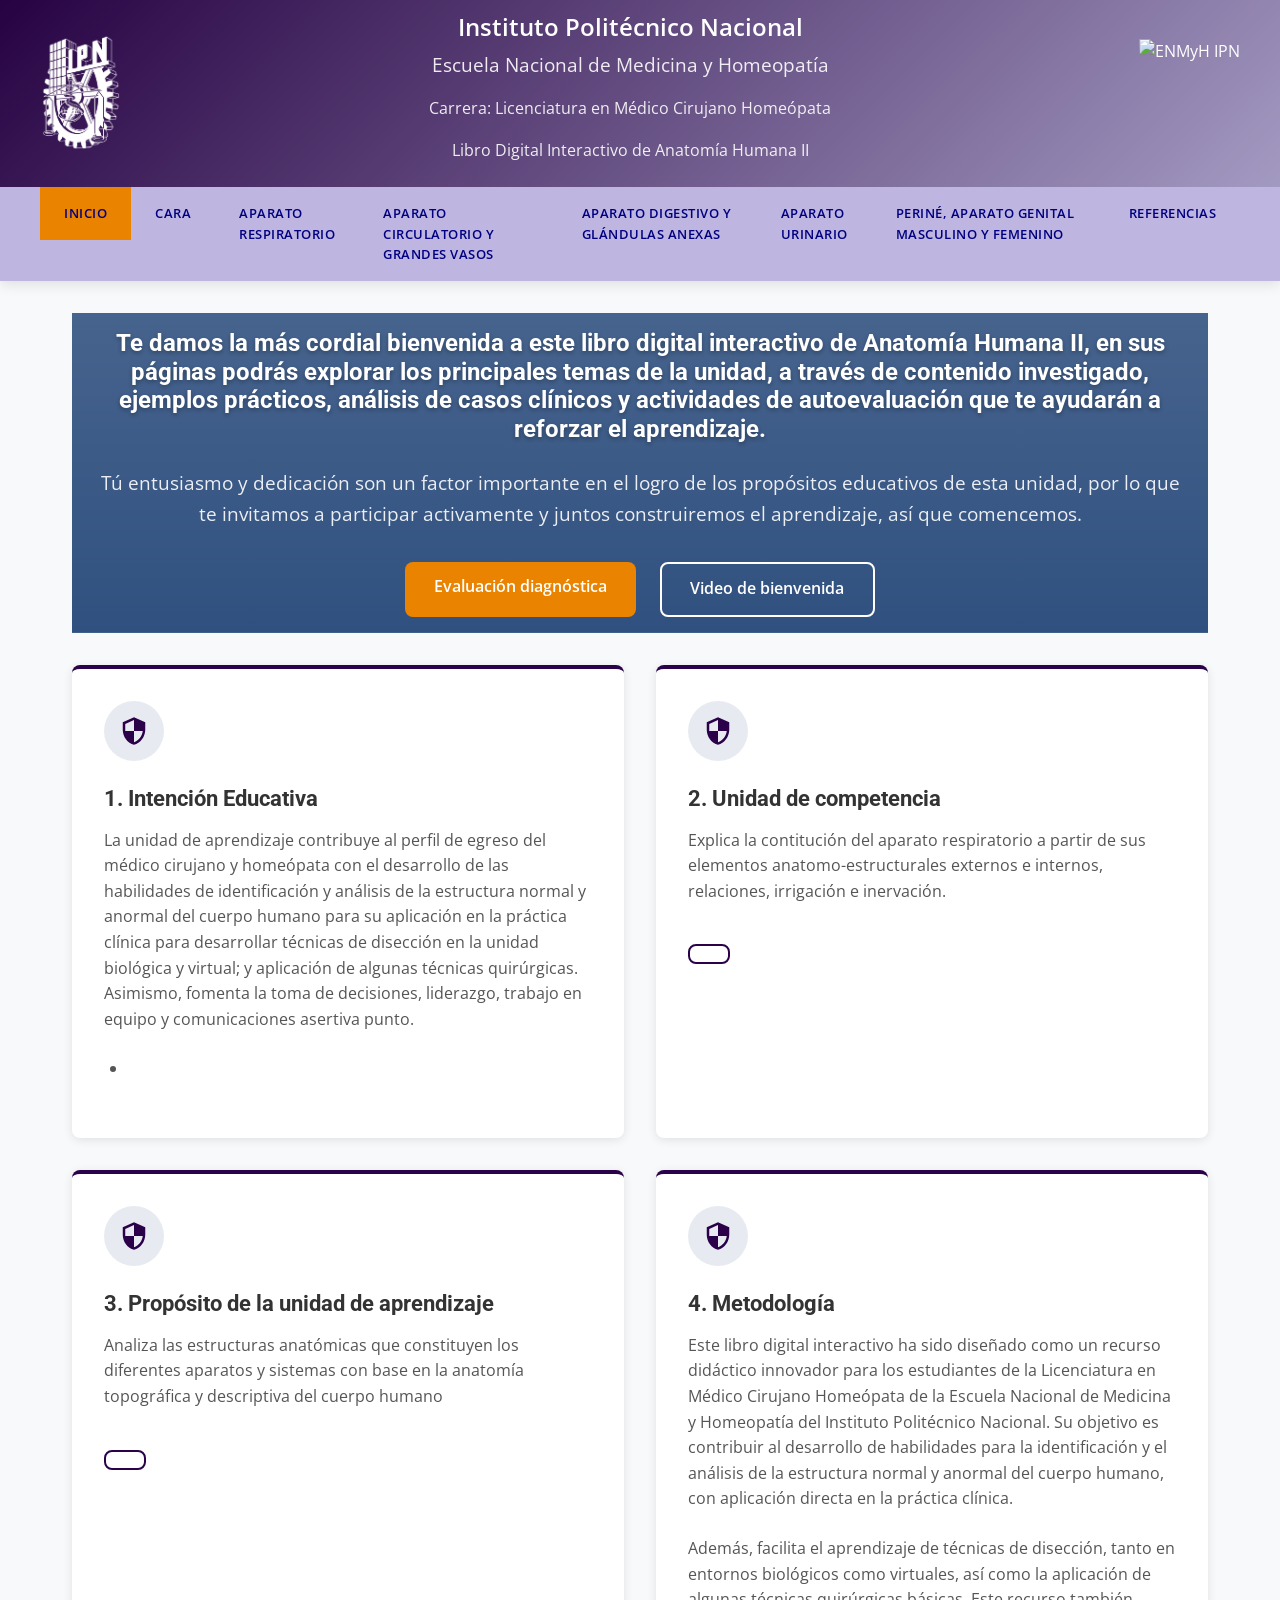
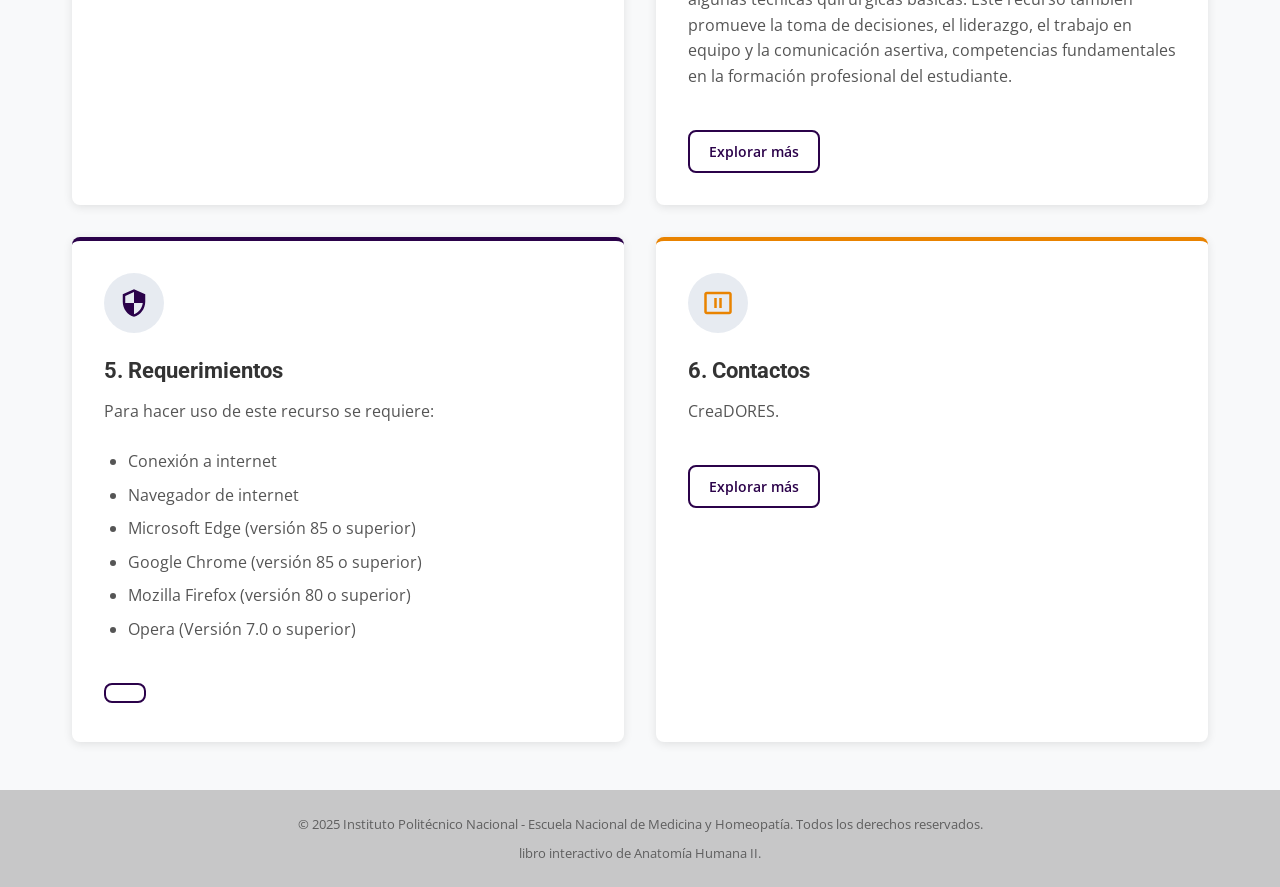
==== commit 59f9ebe1: "Prueba Imagenes Jose Delgado lo hizo :p" ====
--- a/ENMH_IPN-main/index.html
+++ b/ENMH_IPN-main/index.html
@@ -22,7 +22,7 @@
 <p class="school-carrera">Carrera: Licenciatura en Médico Cirujano Homeópata</p>
 <p class="school-unidad">Libro Digital Interactivo de Anatomía Humana II</p>
                 </div>
-                <img src="media/logo_ENMH.png" alt="ENMyH IPN" class="logo_ENMH">
+                <img src="ENMH_IPN-main/media/logo_ENMH.png" alt="ENMyH IPN" class="logo_ENMH">
             </div>
         </div>
         
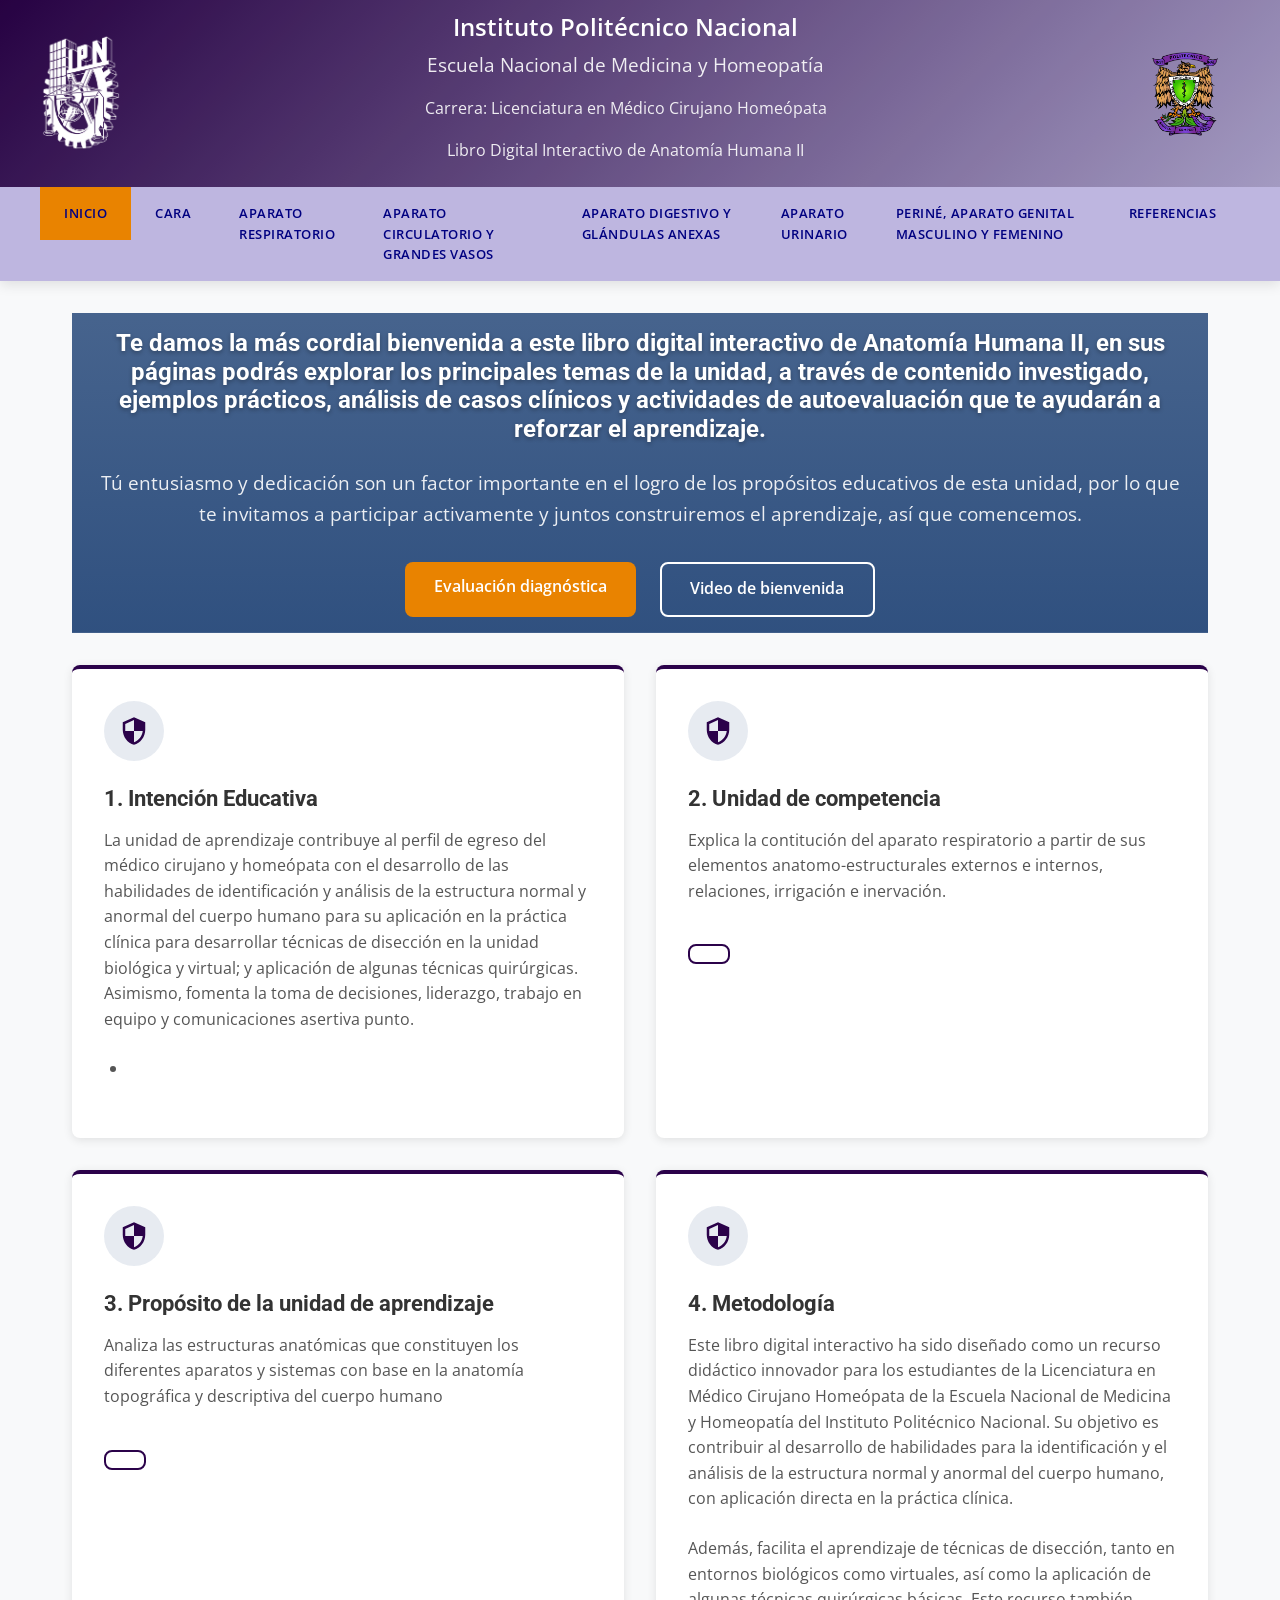
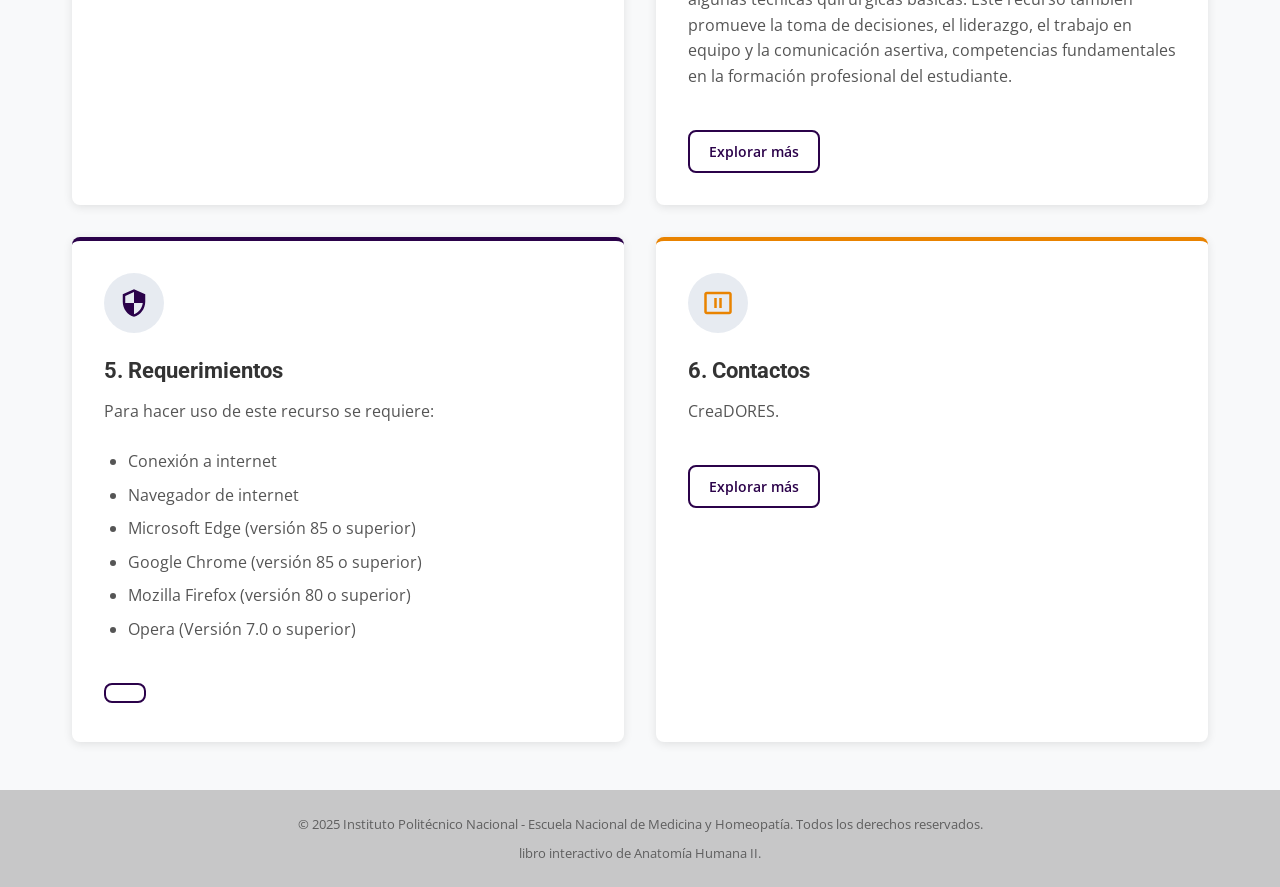
==== commit 2c89610f: "Commit 1 carga de logos" ====
--- a/ENMH_IPN-main/index.html
+++ b/ENMH_IPN-main/index.html
@@ -22,7 +22,7 @@
 <p class="school-carrera">Carrera: Licenciatura en Médico Cirujano Homeópata</p>
 <p class="school-unidad">Libro Digital Interactivo de Anatomía Humana II</p>
                 </div>
-                <img src="ENMH_IPN-main/media/logo_ENMH.png" alt="ENMyH IPN" class="logo_ENMH">
+                <img src="media/logo_ENMH.png" alt="ENMyH IPN" class="logo_ENMH">
             </div>
         </div>
         
